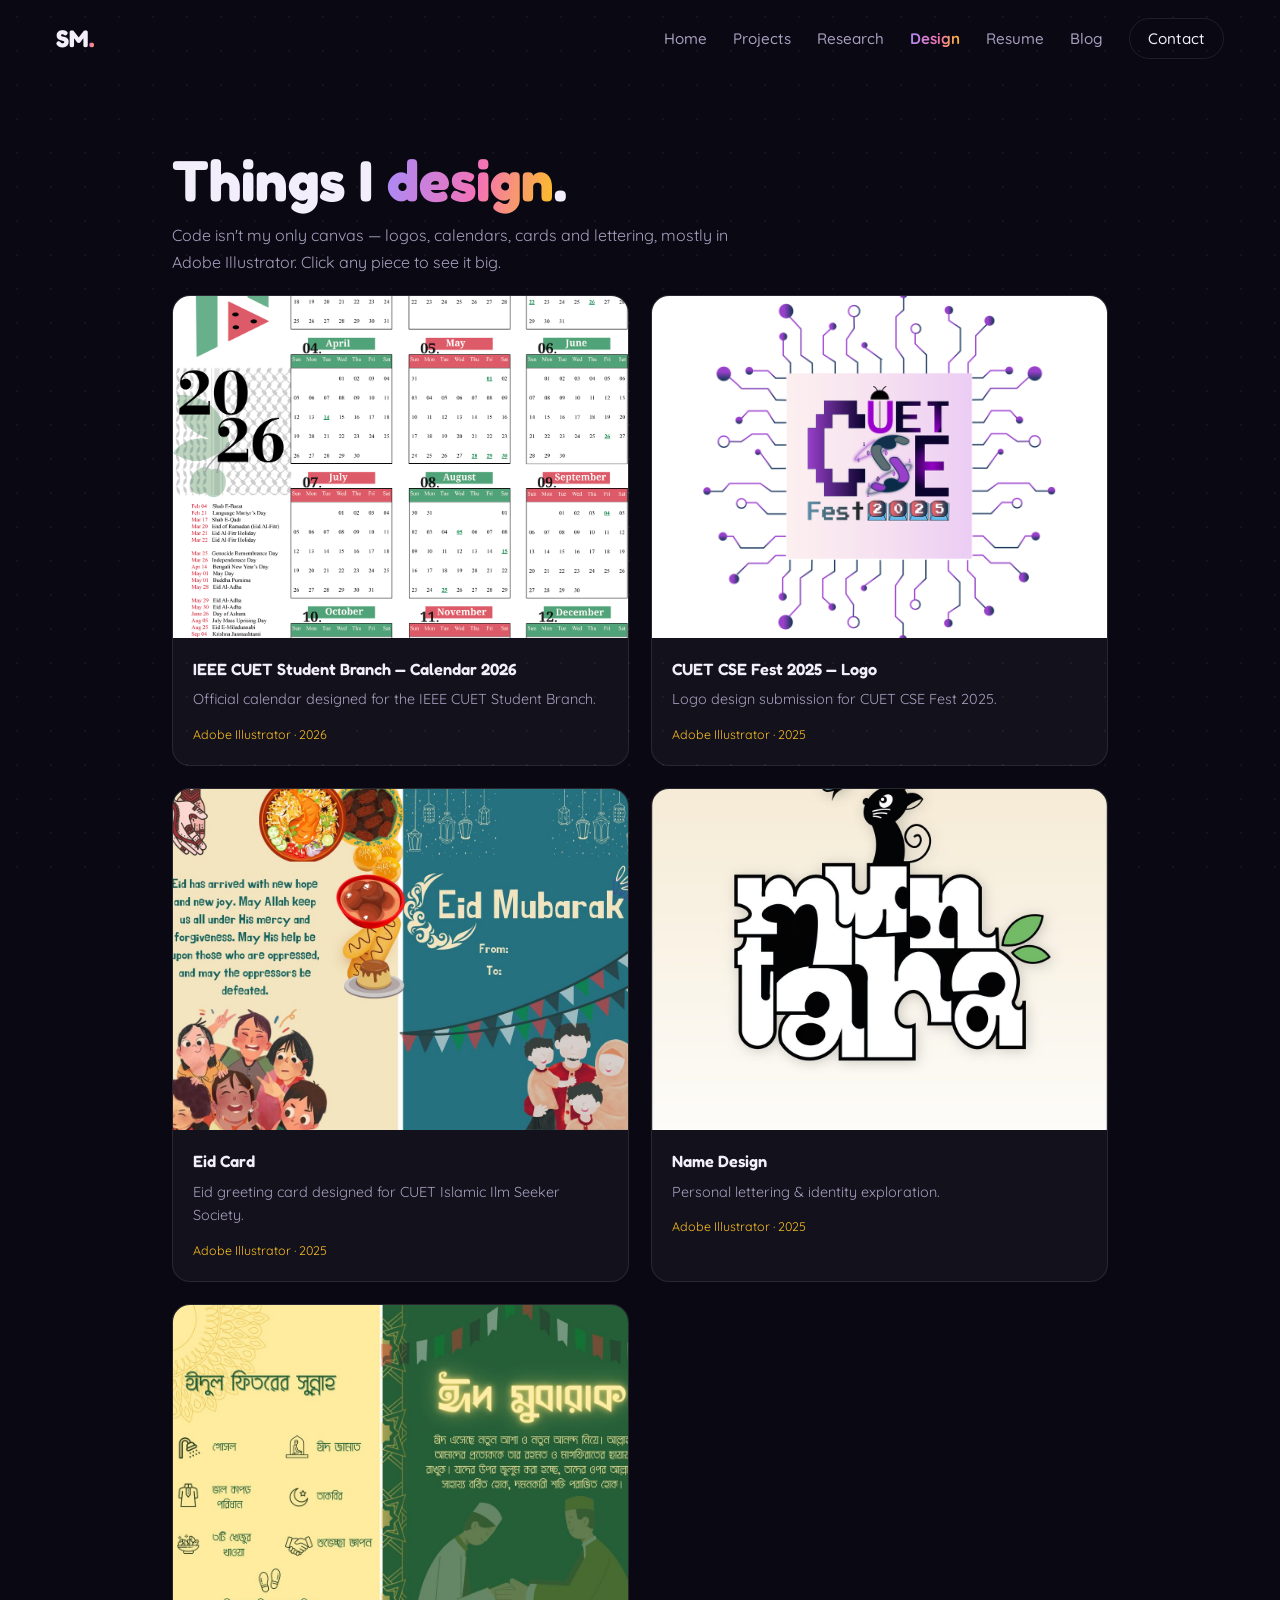
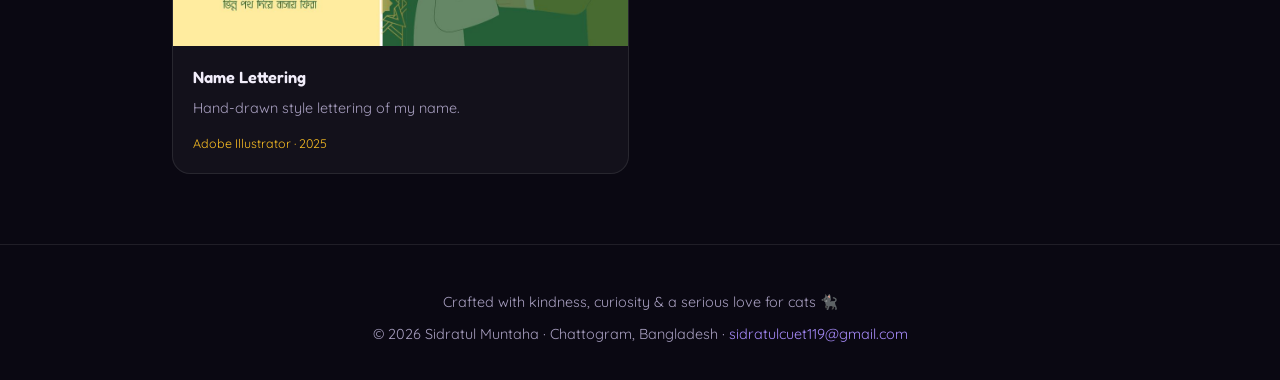
==== design.html @ 6eb6a0ed "Add design gallery page with lightbox" ====
<!DOCTYPE html>
<html lang="en">
<head>
  <meta charset="UTF-8" />
  <meta name="viewport" content="width=device-width, initial-scale=1.0" />
  <title>Design — Sidratul Muntaha</title>
  <meta name="description" content="Graphic design work by Sidratul Muntaha — logos, calendars, cards and lettering." />
  <link rel="icon" href="data:image/svg+xml,<svg xmlns='http://www.w3.org/2000/svg' viewBox='0 0 100 100'><text y='.9em' font-size='90'>🐈</text></svg>" />
  <link rel="preconnect" href="https://fonts.googleapis.com" />
  <link rel="preconnect" href="https://fonts.gstatic.com" crossorigin />
  <link href="https://fonts.googleapis.com/css2?family=Fredoka:wght@500;600;700&family=Quicksand:wght@400;500;600;700&display=swap" rel="stylesheet" />
  <link rel="stylesheet" href="css/style.css" />
</head>
<body data-page="design">
  <div class="scroll-progress" id="scroll-progress"></div>
  <header class="nav" id="nav"></header>

  <main>
    <section class="page-hero">
      <h1>Things I <span class="accent">design</span>.</h1>
      <p>Code isn't my only canvas — logos, calendars, cards and lettering, mostly in Adobe Illustrator. Click any piece to see it big.</p>
    </section>
    <section class="section" id="design-gallery" style="padding-top: 10px;"></section>
  </main>

  <footer class="footer" id="footer"></footer>

  <script src="data/profile.js"></script>
  <script src="data/projects.js"></script>
  <script src="data/achievements.js"></script>
  <script src="data/experience.js"></script>
  <script src="data/skills.js"></script>
  <script src="data/designs.js"></script>
  <script src="data/blog.js"></script>
  <script src="js/render.js"></script>
</body>
</html>
---- css/style.css ----
/* ============================================================
   Sidratul Muntaha — portfolio
   Design tokens live here. Change a --var, change the mood.
   ============================================================ */
:root {
  --bg: #0a0812;
  --bg-soft: #120f1d;
  --surface: rgba(255, 255, 255, 0.04);
  --surface-strong: rgba(255, 255, 255, 0.07);
  --border: rgba(255, 255, 255, 0.09);
  --text: #f2eefb;
  --muted: #a89fc0;
  --acc1: #a78bfa; /* violet   */
  --acc2: #f472b6; /* pink     */
  --acc3: #fbbf24; /* amber    */
  --gradient: linear-gradient(100deg, var(--acc1), var(--acc2) 55%, var(--acc3));
  --font-display: "Fredoka", "Syne", sans-serif;
  --font-body: "Quicksand", "Space Grotesk", sans-serif;
  --radius: 18px;
  --maxw: 1080px;
}

* { margin: 0; padding: 0; box-sizing: border-box; }

html { scroll-behavior: smooth; }

body {
  background: var(--bg);
  color: var(--text);
  font-family: var(--font-body);
  line-height: 1.65;
  overflow-x: hidden;
}

/* dotted grid backdrop */
body::before {
  content: "";
  position: fixed;
  inset: 0;
  background-image: radial-gradient(rgba(255,255,255,0.05) 1px, transparent 1px);
  background-size: 34px 34px;
  pointer-events: none;
  z-index: 0;
}

::selection { background: var(--acc2); color: #14060e; }

a { color: inherit; text-decoration: none; }
img { max-width: 100%; display: block; }

.accent {
  background: var(--gradient);
  -webkit-background-clip: text;
  background-clip: text;
  color: transparent;
}

/* ---------- scroll progress ---------- */
.scroll-progress {
  position: fixed;
  top: 0; left: 0;
  height: 3px;
  width: 0;
  background: var(--gradient);
  z-index: 200;
}

/* ---------- nav ---------- */
.nav {
  position: fixed;
  top: 0; left: 0; right: 0;
  display: flex;
  align-items: center;
  justify-content: space-between;
  padding: 18px clamp(20px, 5vw, 56px);
  z-index: 100;
  transition: background 0.3s, box-shadow 0.3s;
}
.nav.scrolled {
  background: rgba(10, 8, 18, 0.82);
  backdrop-filter: blur(14px);
  box-shadow: 0 1px 0 var(--border);
}
.nav-logo {
  font-family: var(--font-display);
  font-weight: 800;
  font-size: 1.5rem;
  letter-spacing: 0.02em;
}
.nav-links {
  display: flex;
  gap: 26px;
  align-items: center;
  font-size: 0.95rem;
}
.nav-links a { color: var(--muted); transition: color 0.2s; font-weight: 500; }
.nav-links a:hover { color: var(--text); }
.nav-links a.active {
  color: var(--text);
  background: var(--gradient);
  -webkit-background-clip: text;
  background-clip: text;
  color: transparent;
  font-weight: 700;
}
.nav-links a.nav-cta {
  color: var(--text);
  border: 1px solid var(--border);
  padding: 7px 18px;
  border-radius: 999px;
  transition: border-color 0.2s, background 0.2s;
}
.nav-links a.nav-cta:hover { border-color: var(--acc2); background: rgba(244, 114, 182, 0.1); }
.nav-burger {
  display: none;
  background: none;
  border: 1px solid var(--border);
  color: var(--text);
  font-size: 1.1rem;
  padding: 6px 12px;
  border-radius: 10px;
  cursor: pointer;
}

/* ---------- hero ---------- */
.hero {
  position: relative;
  min-height: 92svh;
  display: grid;
  grid-template-columns: 1.25fr 1fr;
  align-items: center;
  gap: clamp(24px, 4vw, 56px);
  padding: 120px clamp(20px, 6vw, 72px) 40px;
  max-width: var(--maxw);
  margin: 0 auto;
  z-index: 1;
}
.hero-figure { display: flex; justify-content: center; }
.hero-avatar-frame {
  position: relative;
  width: min(340px, 78vw);
  aspect-ratio: 1;
  padding: 6px;
  background: var(--gradient);
  border-radius: 58% 42% 55% 45% / 48% 55% 45% 52%;
  animation: blob 10s ease-in-out infinite alternate, floaty 7s ease-in-out infinite alternate;
  box-shadow: 0 18px 60px rgba(244, 114, 182, 0.25);
}
.hero-avatar-frame img {
  width: 100%;
  height: 100%;
  object-fit: cover;
  border-radius: inherit;
}
@keyframes blob {
  0%   { border-radius: 58% 42% 55% 45% / 48% 55% 45% 52%; }
  50%  { border-radius: 45% 55% 48% 52% / 55% 45% 58% 42%; }
  100% { border-radius: 52% 48% 42% 58% / 45% 52% 48% 55%; }
}
.hero::after {
  content: "";
  position: absolute;
  top: 12%; right: -18%;
  width: 560px; height: 560px;
  background: radial-gradient(circle, rgba(167,139,250,0.22), rgba(244,114,182,0.10) 50%, transparent 70%);
  filter: blur(20px);
  z-index: -1;
  animation: floaty 9s ease-in-out infinite alternate;
}
@keyframes floaty { to { transform: translateY(40px) scale(1.06); } }

.hero-greeting {
  font-size: clamp(1rem, 2vw, 1.2rem);
  color: var(--muted);
  margin-bottom: 10px;
}
.hero-greeting .wave { display: inline-block; cursor: pointer; }
.hero-name {
  font-family: var(--font-display);
  font-weight: 800;
  font-size: clamp(2.6rem, 8vw, 5.4rem);
  line-height: 1.02;
  letter-spacing: -0.02em;
  margin-bottom: 22px;
}
.hero-headline {
  font-family: var(--font-display);
  font-weight: 700;
  font-size: clamp(1.3rem, 3.4vw, 2.1rem);
  line-height: 1.25;
  max-width: 22ch;
  margin-bottom: 22px;
}
.hero-tagline {
  color: var(--muted);
  max-width: 58ch;
  font-size: clamp(0.98rem, 1.6vw, 1.1rem);
  margin-bottom: 34px;
}
.hero-actions { display: flex; gap: 16px; flex-wrap: wrap; align-items: center; }
.btn {
  font-family: var(--font-body);
  font-weight: 700;
  font-size: 0.98rem;
  padding: 13px 28px;
  border-radius: 999px;
  cursor: pointer;
  transition: transform 0.18s, box-shadow 0.18s, background 0.2s, border-color 0.2s;
  border: none;
  display: inline-flex;
  align-items: center;
  gap: 9px;
}
.btn-primary {
  background: var(--gradient);
  color: #17071c;
  box-shadow: 0 8px 30px rgba(244, 114, 182, 0.28);
}
.btn-primary:hover { transform: translateY(-3px); box-shadow: 0 14px 38px rgba(244, 114, 182, 0.4); }
.btn-ghost {
  background: transparent;
  color: var(--text);
  border: 1px solid var(--border);
}
.btn-ghost:hover { border-color: var(--acc1); background: rgba(167, 139, 250, 0.09); transform: translateY(-3px); }

.hero-roles { display: flex; gap: 10px; flex-wrap: wrap; margin-bottom: 30px; }
.role-chip {
  font-size: 0.82rem;
  font-weight: 500;
  letter-spacing: 0.06em;
  text-transform: uppercase;
  padding: 6px 14px;
  border-radius: 999px;
  border: 1px solid var(--border);
  color: var(--muted);
}

/* ---------- ticker ---------- */
.ticker {
  position: relative;
  z-index: 1;
  overflow: hidden;
  border-top: 1px solid var(--border);
  border-bottom: 1px solid var(--border);
  padding: 14px 0;
  background: var(--bg-soft);
  white-space: nowrap;
}
.ticker-track {
  display: inline-flex;
  gap: 44px;
  animation: ticker 30s linear infinite;
  font-family: var(--font-display);
  font-weight: 700;
  font-size: 1rem;
  letter-spacing: 0.12em;
  text-transform: uppercase;
  color: var(--muted);
}
.ticker-track .dot { color: var(--acc2); }
@keyframes ticker { to { transform: translateX(-50%); } }

/* ---------- sections ---------- */
.section {
  position: relative;
  z-index: 1;
  max-width: var(--maxw);
  margin: 0 auto;
  padding: clamp(70px, 10vw, 110px) clamp(20px, 6vw, 72px) 0;
}
.section-head {
  display: flex;
  align-items: baseline;
  gap: 18px;
  margin-bottom: 44px;
}
.section-num {
  font-family: var(--font-display);
  font-weight: 800;
  font-size: 1rem;
  color: var(--acc2);
  letter-spacing: 0.1em;
}
.section-title {
  font-family: var(--font-display);
  font-weight: 800;
  font-size: clamp(1.9rem, 5vw, 3rem);
  letter-spacing: -0.01em;
  line-height: 1.05;
}

/* reveal on scroll */
.reveal { opacity: 0; transform: translateY(26px); transition: opacity 0.6s ease, transform 0.6s ease; }
.reveal.visible { opacity: 1; transform: none; }

/* ---------- about ---------- */
.about-grid { display: grid; grid-template-columns: 1.6fr 1fr; gap: 48px; }
.about-text p { color: var(--muted); margin-bottom: 18px; font-size: 1.04rem; }
.about-text p strong { color: var(--text); }
.traits-card {
  background: var(--surface);
  border: 1px solid var(--border);
  border-radius: var(--radius);
  padding: 26px;
  align-self: start;
}
.traits-card h3 {
  font-family: var(--font-display);
  font-size: 1rem;
  letter-spacing: 0.08em;
  text-transform: uppercase;
  color: var(--muted);
  margin-bottom: 16px;
}
.traits { display: flex; flex-wrap: wrap; gap: 9px; }
.trait {
  font-size: 0.88rem;
  padding: 7px 14px;
  border-radius: 999px;
  border: 1px solid var(--border);
  background: var(--surface);
  transition: transform 0.15s, border-color 0.2s;
}
.trait:hover { transform: rotate(-2deg) scale(1.06); border-color: var(--acc3); }
.open-to {
  margin-top: 20px;
  padding-top: 18px;
  border-top: 1px dashed var(--border);
  font-size: 0.92rem;
  color: var(--muted);
}
.open-to b { color: var(--text); display: block; margin-bottom: 4px; }

/* ---------- research / achievements ---------- */
.ach-list { display: grid; gap: 18px; }
.ach-card {
  display: grid;
  grid-template-columns: 86px 1fr;
  gap: 22px;
  background: var(--surface);
  border: 1px solid var(--border);
  border-radius: var(--radius);
  padding: 24px 26px;
  transition: transform 0.2s, border-color 0.2s, background 0.2s;
}
.ach-card:hover { transform: translateX(6px); border-color: rgba(167,139,250,0.5); background: var(--surface-strong); }
.ach-year {
  font-family: var(--font-display);
  font-weight: 800;
  font-size: 1.25rem;
  color: var(--acc1);
}
.ach-type {
  display: inline-block;
  font-size: 0.7rem;
  font-weight: 700;
  letter-spacing: 0.12em;
  text-transform: uppercase;
  padding: 3px 10px;
  border-radius: 999px;
  margin-bottom: 10px;
}
.ach-type.publication { background: rgba(167, 139, 250, 0.16); color: var(--acc1); }
.ach-type.award { background: rgba(251, 191, 36, 0.14); color: var(--acc3); }
.ach-title { font-family: var(--font-display); font-weight: 700; font-size: 1.12rem; line-height: 1.3; margin-bottom: 6px; }
.ach-venue { color: var(--acc2); font-size: 0.9rem; margin-bottom: 8px; }
.ach-detail { color: var(--muted); font-size: 0.95rem; }
.ach-link { display: inline-block; margin-top: 10px; font-size: 0.88rem; font-weight: 700; color: var(--acc1); }
.ach-link:hover { text-decoration: underline; }

/* ---------- projects ---------- */
.project-featured {
  position: relative;
  border-radius: calc(var(--radius) + 6px);
  padding: 2px;
  background: var(--gradient);
  margin-bottom: 26px;
}
.project-featured-inner {
  background: var(--bg-soft);
  border-radius: calc(var(--radius) + 4px);
  padding: clamp(26px, 4vw, 44px);
}
.project-flag {
  display: inline-block;
  font-size: 0.72rem;
  font-weight: 700;
  letter-spacing: 0.14em;
  text-transform: uppercase;
  background: var(--gradient);
  -webkit-background-clip: text;
  background-clip: text;
  color: transparent;
  margin-bottom: 12px;
}
.project-featured h3 { font-family: var(--font-display); font-weight: 800; font-size: clamp(1.5rem, 3.4vw, 2.2rem); margin-bottom: 14px; }
.project-featured .blurb { color: var(--muted); max-width: 70ch; margin-bottom: 16px; }
.project-points { list-style: none; margin-bottom: 20px; display: grid; gap: 8px; }
.project-points li { color: var(--muted); font-size: 0.95rem; padding-left: 22px; position: relative; }
.project-points li::before { content: "→"; position: absolute; left: 0; color: var(--acc2); }

.projects-grid {
  display: grid;
  grid-template-columns: repeat(auto-fill, minmax(300px, 1fr));
  gap: 20px;
}
.project-card {
  display: flex;
  flex-direction: column;
  background: var(--surface);
  border: 1px solid var(--border);
  border-radius: var(--radius);
  padding: 26px;
  transition: transform 0.2s, border-color 0.2s, box-shadow 0.2s;
}
.project-card:hover {
  transform: translateY(-6px);
  border-color: rgba(244, 114, 182, 0.45);
  box-shadow: 0 18px 40px rgba(0, 0, 0, 0.35);
}
.project-card-top { display: flex; justify-content: space-between; align-items: baseline; margin-bottom: 10px; }
.project-card h3 { font-family: var(--font-display); font-weight: 700; font-size: 1.15rem; line-height: 1.3; }
.project-year { font-size: 0.8rem; color: var(--muted); }
.project-card .blurb { color: var(--muted); font-size: 0.94rem; flex: 1; margin-bottom: 16px; }
.tech-tags { display: flex; flex-wrap: wrap; gap: 7px; margin-bottom: 16px; }
.tech-tag {
  font-size: 0.76rem;
  font-weight: 500;
  padding: 4px 11px;
  border-radius: 999px;
  background: rgba(167, 139, 250, 0.1);
  border: 1px solid rgba(167, 139, 250, 0.25);
  color: var(--acc1);
}
.project-links { display: flex; gap: 16px; font-size: 0.9rem; font-weight: 700; }
.project-links a { color: var(--acc2); }
.project-links a:hover { text-decoration: underline; }

/* ---------- experience ---------- */
.exp-list { display: grid; gap: 18px; }
.exp-card {
  background: var(--surface);
  border: 1px solid var(--border);
  border-left: 3px solid var(--acc3);
  border-radius: var(--radius);
  padding: 26px 30px;
}
.exp-head { display: flex; justify-content: space-between; flex-wrap: wrap; gap: 8px; margin-bottom: 6px; }
.exp-role { font-family: var(--font-display); font-weight: 700; font-size: 1.2rem; }
.exp-period { color: var(--acc3); font-size: 0.9rem; font-weight: 500; }
.exp-org { color: var(--acc2); margin-bottom: 12px; font-size: 0.98rem; }
.exp-points { list-style: none; display: grid; gap: 6px; margin-bottom: 14px; }
.exp-points li { color: var(--muted); font-size: 0.95rem; padding-left: 20px; position: relative; }
.exp-points li::before { content: "▸"; position: absolute; left: 0; color: var(--acc3); }

/* ---------- skills ---------- */
.skills-grid { display: grid; grid-template-columns: repeat(auto-fit, minmax(280px, 1fr)); gap: 20px; }
.skill-group {
  background: var(--surface);
  border: 1px solid var(--border);
  border-radius: var(--radius);
  padding: 26px;
}
.skill-group h3 {
  font-family: var(--font-display);
  font-size: 1.02rem;
  margin-bottom: 16px;
}
.skill-group h3::after { content: ""; display: block; width: 34px; height: 3px; margin-top: 8px; background: var(--gradient); border-radius: 2px; }
.skill-items { display: flex; flex-wrap: wrap; gap: 8px; }
.skill-chip {
  font-size: 0.86rem;
  padding: 6px 13px;
  border-radius: 10px;
  background: var(--surface);
  border: 1px solid var(--border);
  color: var(--muted);
  transition: color 0.2s, border-color 0.2s, transform 0.15s;
}
.skill-chip:hover { color: var(--text); border-color: var(--acc1); transform: translateY(-2px); }

/* ---------- education ---------- */
.edu-list { display: grid; grid-template-columns: repeat(auto-fit, minmax(320px, 1fr)); gap: 20px; }
.edu-card {
  background: var(--surface);
  border: 1px solid var(--border);
  border-radius: var(--radius);
  padding: 26px;
}
.edu-card h3 { font-family: var(--font-display); font-weight: 700; font-size: 1.08rem; margin-bottom: 6px; }
.edu-degree { color: var(--acc2); font-size: 0.95rem; margin-bottom: 4px; }
.edu-period { color: var(--muted); font-size: 0.88rem; margin-bottom: 8px; }
.edu-note { color: var(--muted); font-size: 0.92rem; }

/* ---------- blog ---------- */
.blog-grid { display: grid; grid-template-columns: repeat(auto-fill, minmax(300px, 1fr)); gap: 20px; }
.blog-card {
  background: var(--surface);
  border: 1px solid var(--border);
  border-radius: var(--radius);
  padding: 26px;
  transition: transform 0.2s, border-color 0.2s;
}
.blog-card:hover { transform: translateY(-5px); border-color: rgba(251, 191, 36, 0.5); }
.blog-date { font-size: 0.82rem; color: var(--acc3); margin-bottom: 8px; }
.blog-card h3 { font-family: var(--font-display); font-weight: 700; font-size: 1.15rem; margin-bottom: 10px; }
.blog-card p { color: var(--muted); font-size: 0.94rem; }
.blog-empty {
  border: 1px dashed var(--border);
  border-radius: var(--radius);
  padding: 48px 30px;
  text-align: center;
  color: var(--muted);
}
.blog-empty .big { font-size: 2rem; display: block; margin-bottom: 12px; }

/* ---------- contact ---------- */
.contact { padding-bottom: 40px; text-align: center; }
.contact-title {
  font-family: var(--font-display);
  font-weight: 800;
  font-size: clamp(2.2rem, 7vw, 4.2rem);
  line-height: 1.05;
  margin-bottom: 18px;
}
.contact-sub { color: var(--muted); max-width: 52ch; margin: 0 auto 34px; }
.contact-links { display: flex; gap: 16px; justify-content: center; flex-wrap: wrap; }

/* ---------- footer ---------- */
.footer {
  position: relative;
  z-index: 1;
  text-align: center;
  padding: 46px 20px 34px;
  margin-top: 70px;
  border-top: 1px solid var(--border);
  color: var(--muted);
  font-size: 0.9rem;
}
.footer .cat-line { margin-bottom: 8px; }
.footer .cat { cursor: pointer; display: inline-block; transition: transform 0.2s; font-style: normal; }
.footer .cat:hover { transform: scale(1.3) rotate(-8deg); }

/* paw easter egg */
.paw {
  position: fixed;
  font-size: 1.3rem;
  pointer-events: none;
  z-index: 300;
  animation: paw-pop 1.4s ease-out forwards;
}
@keyframes paw-pop {
  0% { opacity: 0; transform: scale(0.4) rotate(-20deg); }
  25% { opacity: 1; transform: scale(1.15) rotate(6deg); }
  100% { opacity: 0; transform: scale(0.9) translateY(-46px) rotate(-6deg); }
}
.meow-toast {
  position: fixed;
  bottom: 30px; left: 50%;
  transform: translateX(-50%);
  background: var(--gradient);
  color: #17071c;
  font-weight: 700;
  padding: 11px 26px;
  border-radius: 999px;
  z-index: 300;
  animation: toast 1.8s ease forwards;
}
@keyframes toast {
  0% { opacity: 0; transform: translateX(-50%) translateY(16px); }
  15%, 80% { opacity: 1; transform: translateX(-50%); }
  100% { opacity: 0; transform: translateX(-50%) translateY(-8px); }
}

/* ---------- page hero (inner pages) ---------- */
.page-hero {
  max-width: var(--maxw);
  margin: 0 auto;
  padding: 150px clamp(20px, 6vw, 72px) 10px;
  position: relative;
  z-index: 1;
}
.page-hero h1 {
  font-family: var(--font-display);
  font-weight: 700;
  font-size: clamp(2.2rem, 6vw, 3.6rem);
  line-height: 1.05;
  margin-bottom: 12px;
}
.page-hero p { color: var(--muted); max-width: 60ch; }

/* ---------- stats strip (home) ---------- */
.stats {
  max-width: var(--maxw);
  margin: 0 auto;
  padding: 0 clamp(20px, 6vw, 72px) 50px;
  display: flex;
  flex-wrap: wrap;
  gap: 16px;
  position: relative;
  z-index: 1;
}
.stat {
  flex: 1 1 150px;
  background: var(--surface);
  border: 1px solid var(--border);
  border-radius: var(--radius);
  padding: 18px 22px;
  text-align: center;
}
.stat-num {
  display: block;
  font-family: var(--font-display);
  font-weight: 700;
  font-size: 1.8rem;
  background: var(--gradient);
  -webkit-background-clip: text;
  background-clip: text;
  color: transparent;
}
.stat-label { font-size: 0.85rem; color: var(--muted); }

/* ---------- highlights (home) ---------- */
.highlight-grid {
  display: grid;
  grid-template-columns: repeat(auto-fill, minmax(280px, 1fr));
  gap: 18px;
}
.highlight-card {
  background: var(--surface);
  border: 1px solid var(--border);
  border-radius: var(--radius);
  padding: 24px;
  transition: transform 0.2s, border-color 0.2s;
}
.highlight-card:hover { transform: translateY(-5px); border-color: rgba(167, 139, 250, 0.5); }
.highlight-card h3 {
  font-family: var(--font-display);
  font-weight: 600;
  font-size: 1.05rem;
  line-height: 1.35;
  margin: 10px 0 8px;
}
.highlight-card p { color: var(--muted); font-size: 0.88rem; }

.see-more { margin-top: 30px; text-align: center; }

/* ---------- category titles (inner pages) ---------- */
.category-title {
  font-family: var(--font-display);
  font-weight: 700;
  font-size: clamp(1.4rem, 3.4vw, 1.9rem);
  margin: 54px 0 24px;
}
.category-title::after {
  content: "";
  display: block;
  width: 52px;
  height: 4px;
  margin-top: 8px;
  background: var(--gradient);
  border-radius: 2px;
}
.category-title:first-child { margin-top: 20px; }

/* ---------- certifications ---------- */
.cert-list { display: grid; grid-template-columns: repeat(auto-fill, minmax(300px, 1fr)); gap: 14px; }
.cert-item {
  display: flex;
  justify-content: space-between;
  align-items: center;
  gap: 14px;
  background: var(--surface);
  border: 1px solid var(--border);
  border-radius: 14px;
  padding: 16px 20px;
}
.cert-name { font-weight: 600; font-size: 0.95rem; }
.cert-org { color: var(--acc3); font-size: 0.82rem; white-space: nowrap; }

/* ---------- design gallery ---------- */
.design-grid {
  display: grid;
  grid-template-columns: repeat(auto-fill, minmax(300px, 1fr));
  gap: 22px;
}
.design-card {
  background: var(--surface);
  border: 1px solid var(--border);
  border-radius: var(--radius);
  overflow: hidden;
  cursor: zoom-in;
  transition: transform 0.2s, border-color 0.2s, box-shadow 0.2s;
}
.design-card:hover {
  transform: translateY(-6px) rotate(-0.5deg);
  border-color: rgba(251, 191, 36, 0.5);
  box-shadow: 0 18px 40px rgba(0, 0, 0, 0.35);
}
.design-card img {
  width: 100%;
  aspect-ratio: 4 / 3;
  object-fit: cover;
  background: #fff;
  transition: transform 0.3s;
}
.design-card:hover img { transform: scale(1.04); }
.design-card figcaption { padding: 18px 20px; }
.design-card h3 {
  font-family: var(--font-display);
  font-weight: 600;
  font-size: 1.02rem;
  margin-bottom: 6px;
}
.design-card p { color: var(--muted); font-size: 0.9rem; margin-bottom: 8px; }
.design-meta { font-size: 0.78rem; color: var(--acc3); }

.lightbox {
  position: fixed;
  inset: 0;
  display: none;
  flex-direction: column;
  align-items: center;
  justify-content: center;
  gap: 16px;
  padding: 4vh 4vw;
  background: rgba(10, 8, 18, 0.93);
  backdrop-filter: blur(8px);
  z-index: 400;
  cursor: zoom-out;
}
.lightbox.open { display: flex; }
.lightbox img {
  max-width: 92vw;
  max-height: 82vh;
  width: auto;
  height: auto;
  border-radius: 12px;
  box-shadow: 0 30px 80px rgba(0, 0, 0, 0.6);
  background: #fff;
}
.lightbox-caption { color: var(--muted); font-size: 0.95rem; text-align: center; max-width: 70ch; }

/* ---------- cv download ---------- */
.cv-download { text-align: center; margin-top: 50px; }

.footer a { color: var(--acc1); }

/* ---------- responsive ---------- */
@media (max-width: 820px) {
  .hero { grid-template-columns: 1fr; min-height: auto; padding-top: 110px; }
  .hero-figure { order: -1; }
  .hero-avatar-frame { width: min(240px, 64vw); }
  .about-grid { grid-template-columns: 1fr; }
  .ach-card { grid-template-columns: 1fr; gap: 8px; }
  .nav-links {
    display: none;
    position: absolute;
    top: 100%; left: 0; right: 0;
    flex-direction: column;
    background: rgba(10, 8, 18, 0.97);
    backdrop-filter: blur(14px);
    padding: 22px;
    gap: 18px;
    border-bottom: 1px solid var(--border);
  }
  .nav-links.open { display: flex; }
  .nav-burger { display: block; }
}

@media (prefers-reduced-motion: reduce) {
  * { animation: none !important; transition: none !important; }
  html { scroll-behavior: auto; }
}
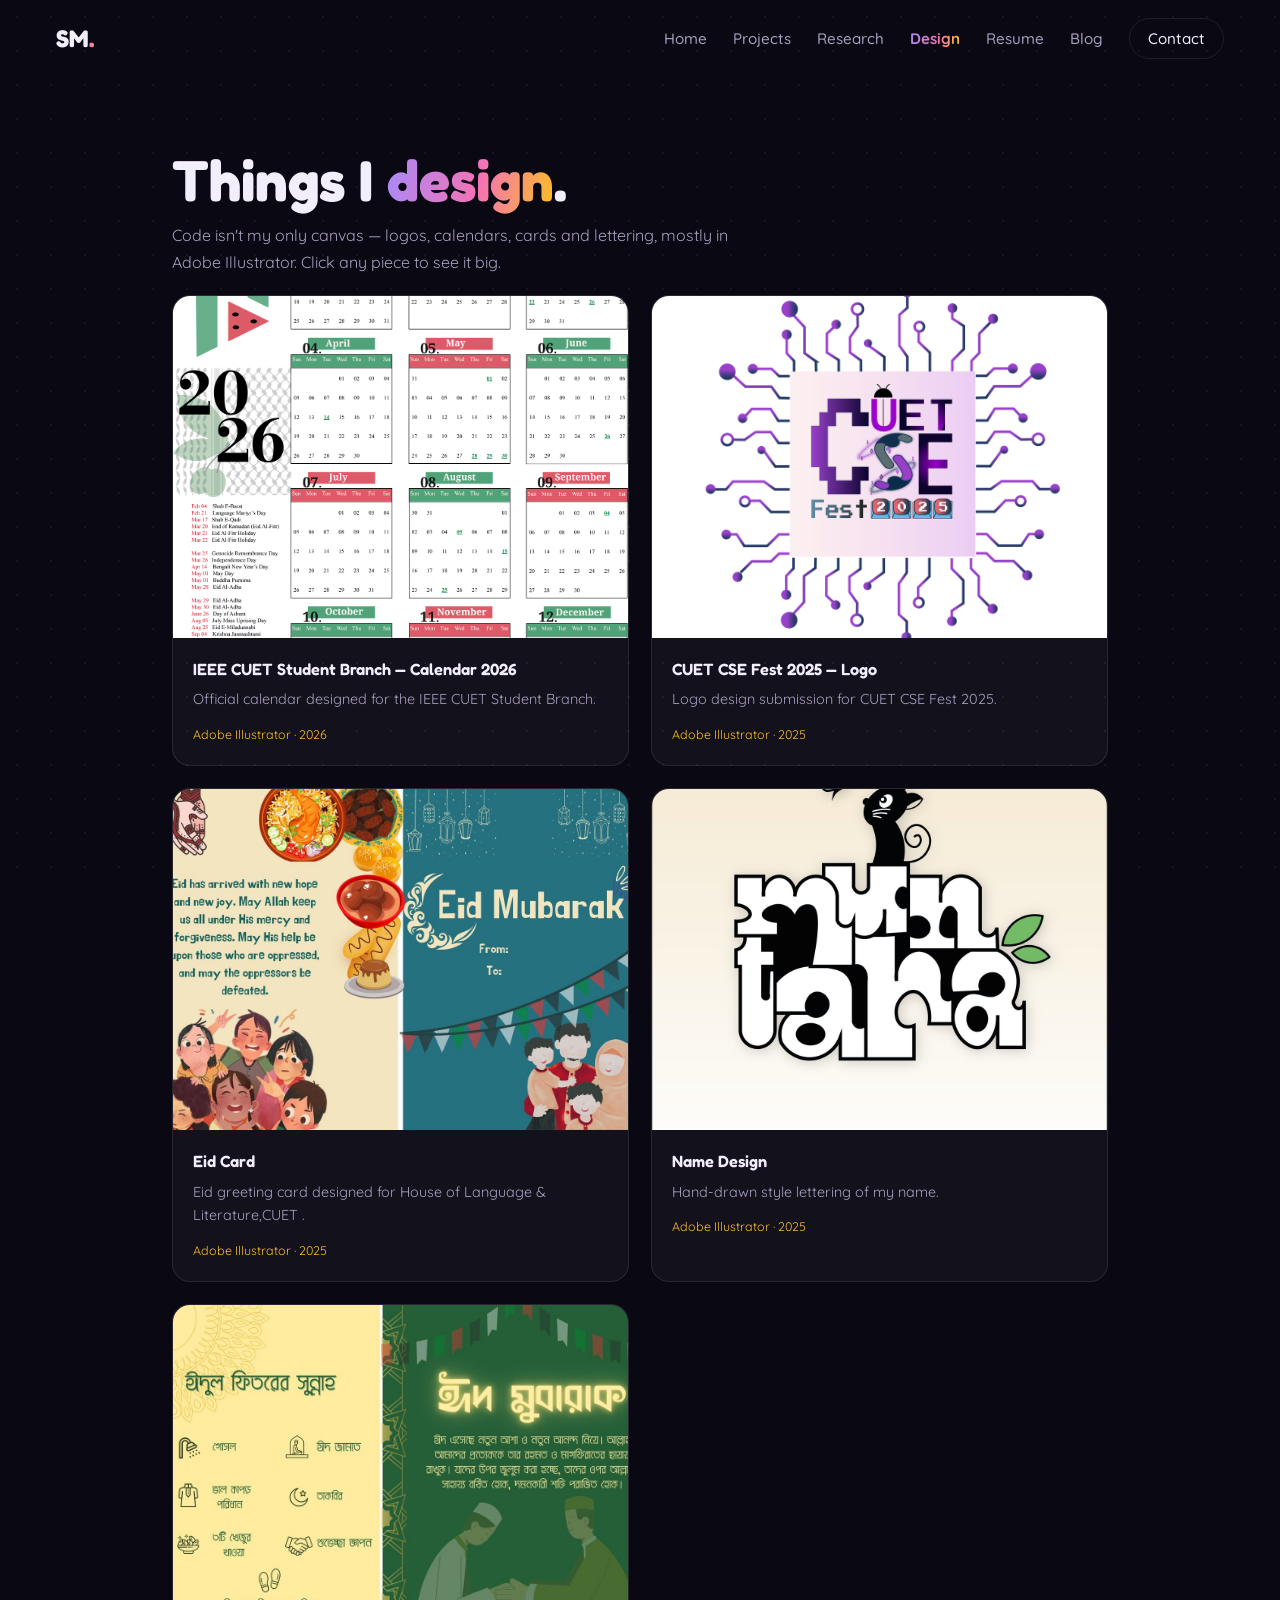
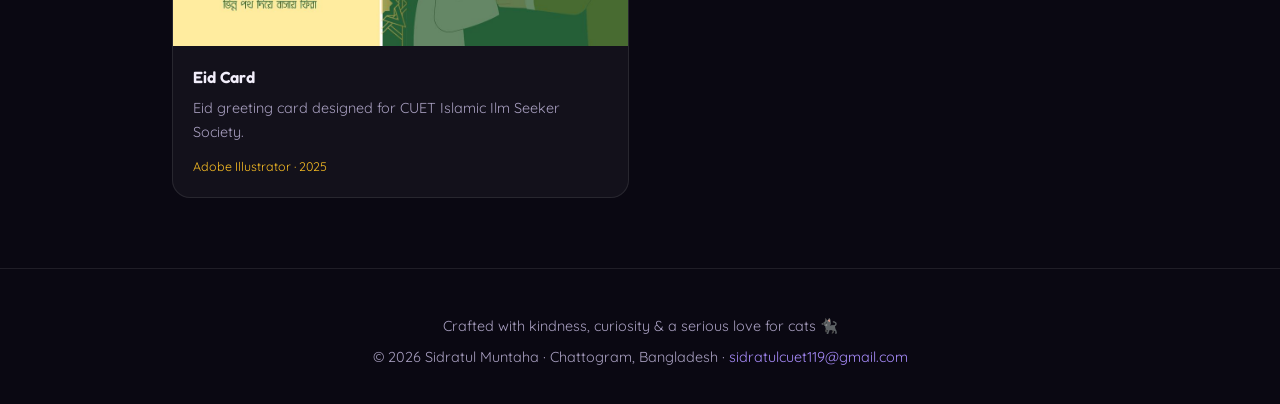
==== commit 7978619c: "Update CV Add publication url" ====
--- a/design.html
+++ b/design.html
@@ -1,37 +1,53 @@
-<!DOCTYPE html>
+<!doctype html>
 <html lang="en">
-<head>
-  <meta charset="UTF-8" />
-  <meta name="viewport" content="width=device-width, initial-scale=1.0" />
-  <title>Design — Sidratul Muntaha</title>
-  <meta name="description" content="Graphic design work by Sidratul Muntaha — logos, calendars, cards and lettering." />
-  <link rel="icon" href="data:image/svg+xml,<svg xmlns='http://www.w3.org/2000/svg' viewBox='0 0 100 100'><text y='.9em' font-size='90'>🐈</text></svg>" />
-  <link rel="preconnect" href="https://fonts.googleapis.com" />
-  <link rel="preconnect" href="https://fonts.gstatic.com" crossorigin />
-  <link href="https://fonts.googleapis.com/css2?family=Fredoka:wght@500;600;700&family=Quicksand:wght@400;500;600;700&display=swap" rel="stylesheet" />
-  <link rel="stylesheet" href="css/style.css" />
-</head>
-<body data-page="design">
-  <div class="scroll-progress" id="scroll-progress"></div>
-  <header class="nav" id="nav"></header>
+  <head>
+    <meta charset="UTF-8" />
+    <meta name="viewport" content="width=device-width, initial-scale=1.0" />
+    <title>Design — Sidratul Muntaha</title>
+    <meta
+      name="description"
+      content="Graphic design work by Sidratul Muntaha — logos, calendars, cards and lettering."
+    />
+    <link
+      rel="icon"
+      href="data:image/svg+xml,<svg xmlns='http://www.w3.org/2000/svg' viewBox='0 0 100 100'><text y='.9em' font-size='90'>🐈</text></svg>"
+    />
+    <link rel="preconnect" href="https://fonts.googleapis.com" />
+    <link rel="preconnect" href="https://fonts.gstatic.com" crossorigin />
+    <link
+      href="https://fonts.googleapis.com/css2?family=Fredoka:wght@500;600;700&family=Quicksand:wght@400;500;600;700&display=swap"
+      rel="stylesheet"
+    />
+    <link rel="stylesheet" href="css/style.css" />
+  </head>
+  <body data-page="design">
+    <div class="scroll-progress" id="scroll-progress"></div>
+    <header class="nav" id="nav"></header>
 
-  <main>
-    <section class="page-hero">
-      <h1>Things I <span class="accent">design</span>.</h1>
-      <p>Code isn't my only canvas — logos, calendars, cards and lettering, mostly in Adobe Illustrator. Click any piece to see it big.</p>
-    </section>
-    <section class="section" id="design-gallery" style="padding-top: 10px;"></section>
-  </main>
+    <main>
+      <section class="page-hero">
+        <h1>Things I <span class="accent">design</span>.</h1>
+        <p>
+          Code isn't my only canvas — logos, calendars, cards and lettering,
+          mostly in Adobe Illustrator. Click any piece to see it big.
+        </p>
+      </section>
+      <section
+        class="section"
+        id="design-gallery"
+        style="padding-top: 10px"
+      ></section>
+    </main>
 
-  <footer class="footer" id="footer"></footer>
+    <footer class="footer" id="footer"></footer>
 
-  <script src="data/profile.js"></script>
-  <script src="data/projects.js"></script>
-  <script src="data/achievements.js"></script>
-  <script src="data/experience.js"></script>
-  <script src="data/skills.js"></script>
-  <script src="data/designs.js"></script>
-  <script src="data/blog.js"></script>
-  <script src="js/render.js"></script>
-</body>
+    <script src="data/profile.js"></script>
+    <script src="data/projects.js"></script>
+    <script src="data/achievements.js"></script>
+    <script src="data/experience.js"></script>
+    <script src="data/skills.js"></script>
+    <script src="data/designs.js"></script>
+    <script src="data/blog.js"></script>
+    <script src="js/render.js"></script>
+  </body>
 </html>
